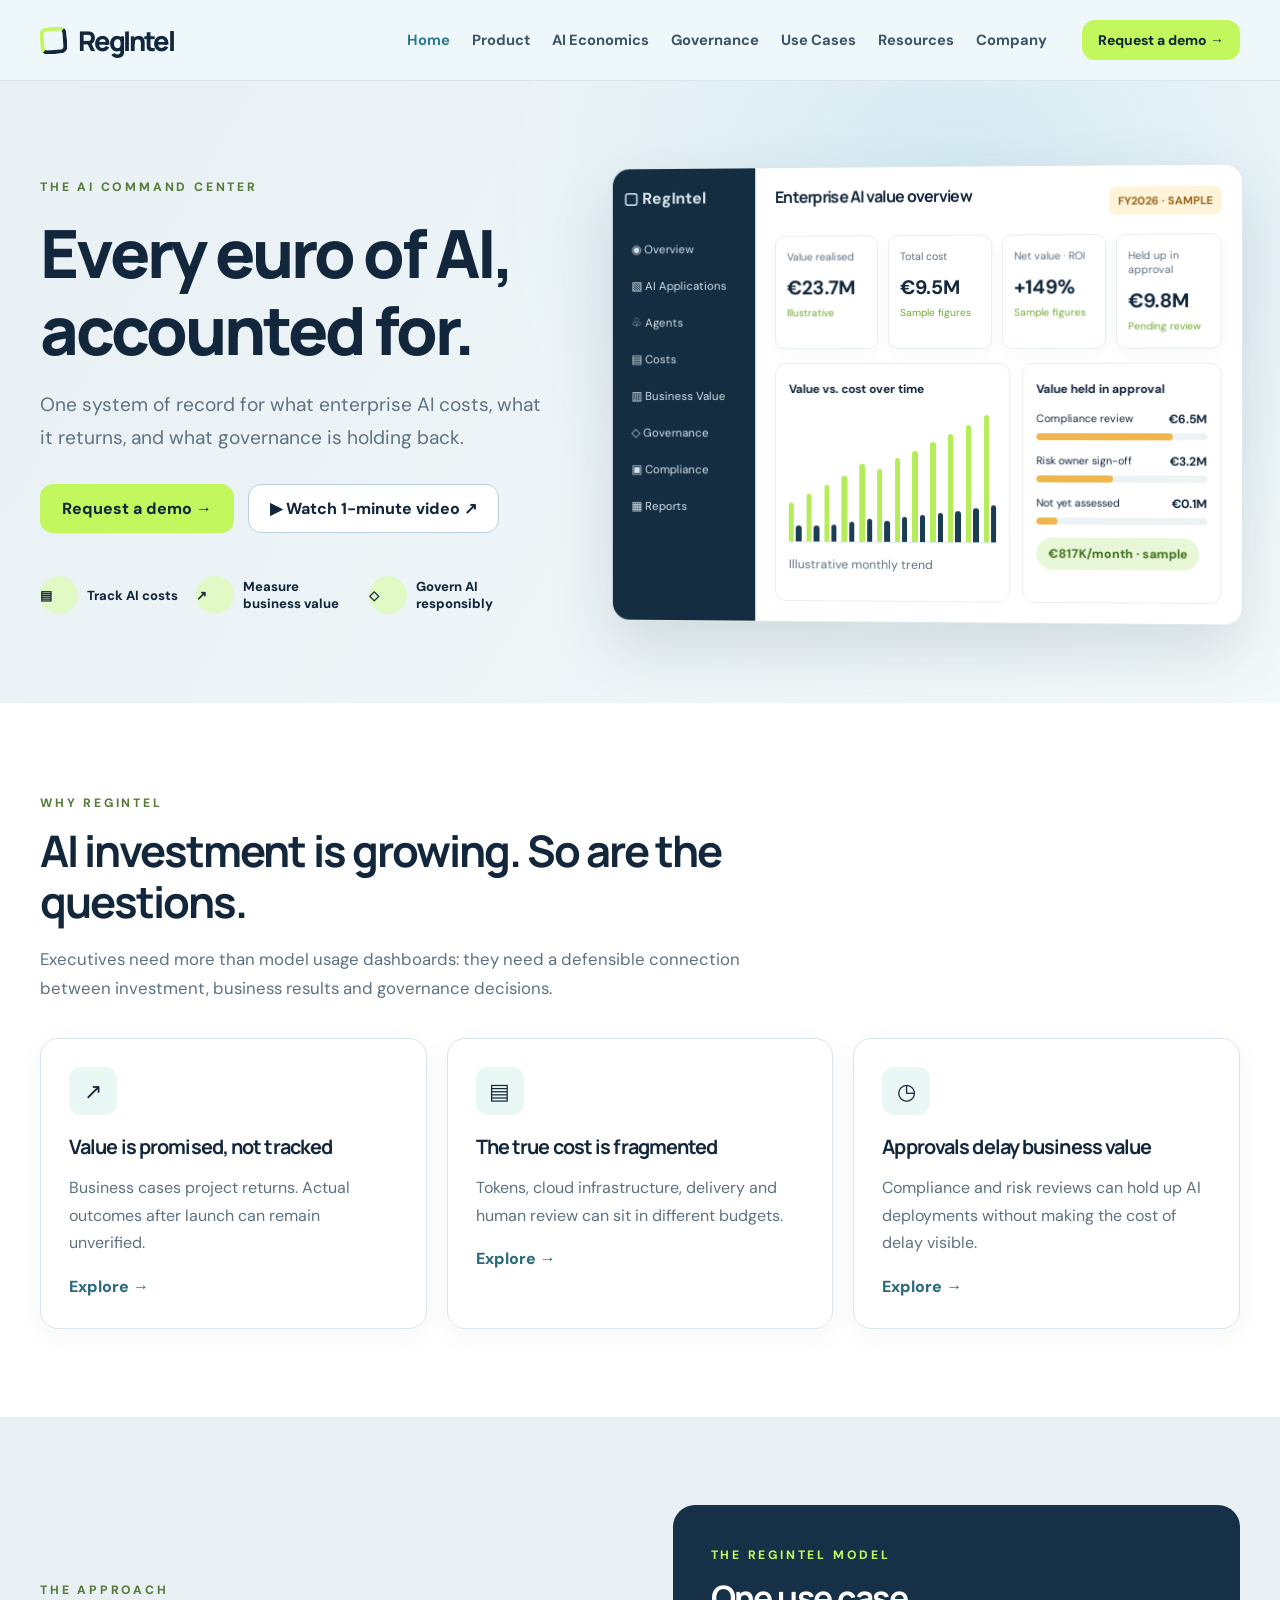
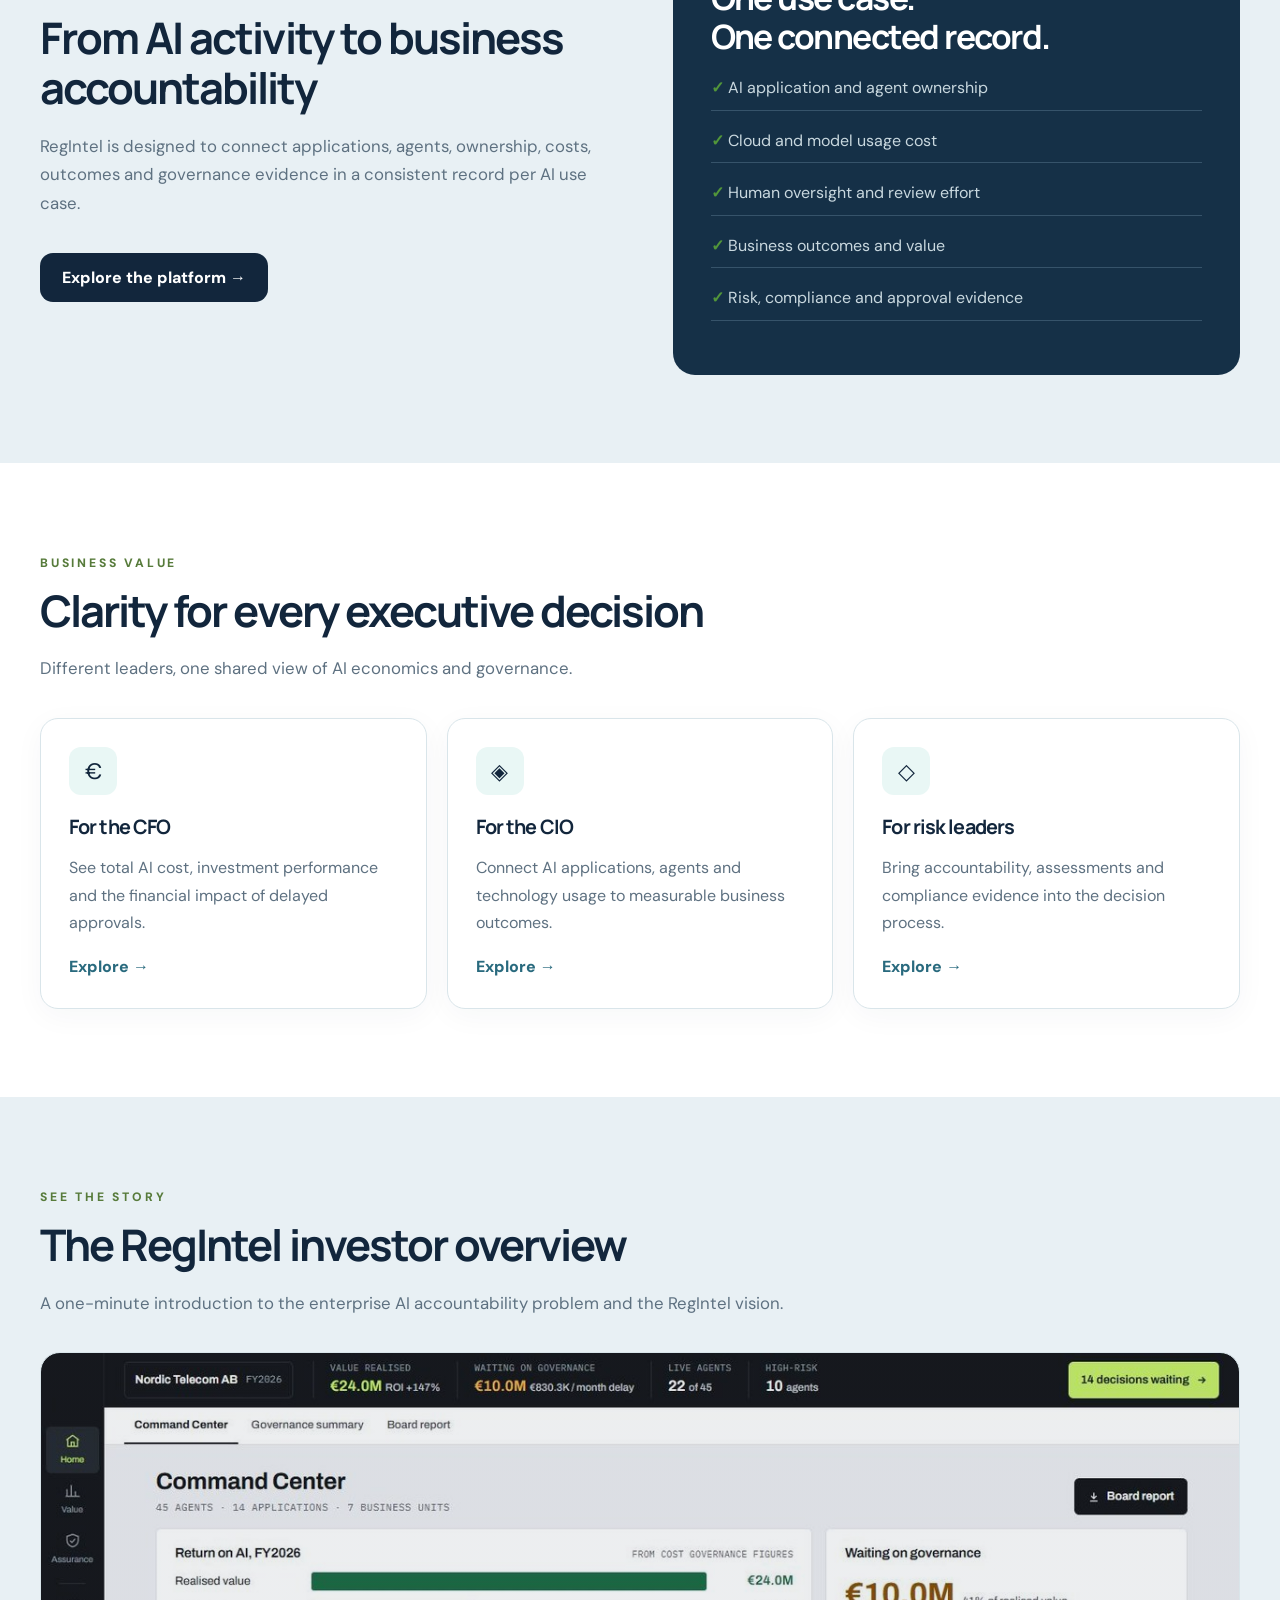
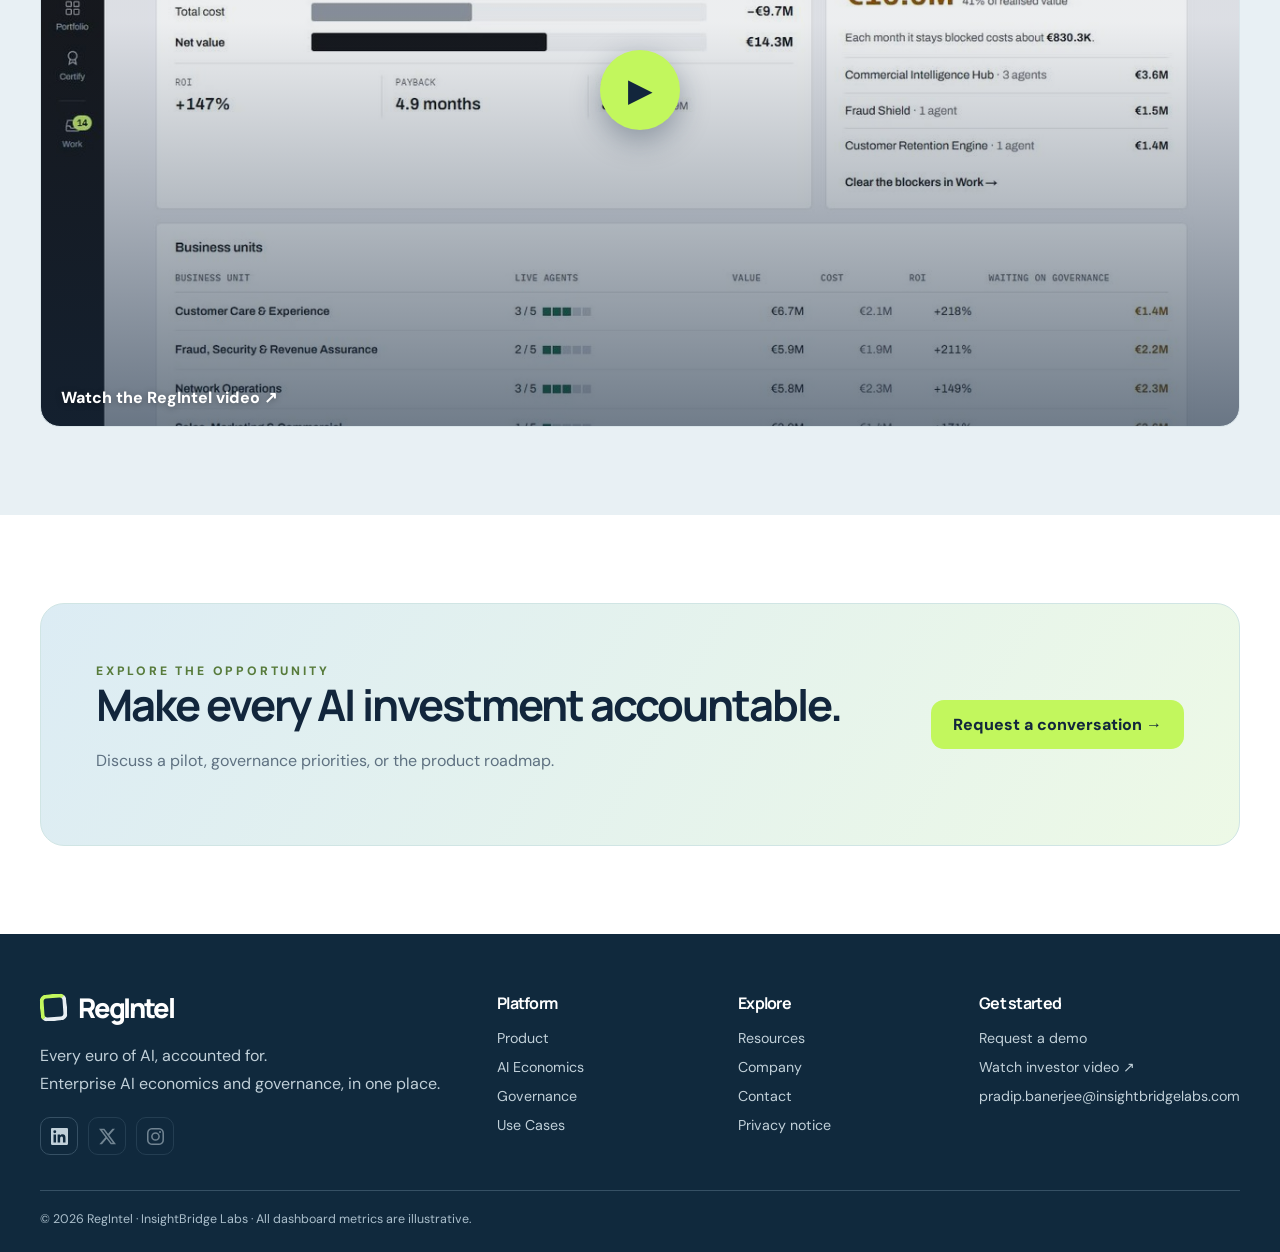
==== index.html @ bb8bce1c "Initial publish of regintel.eu website Static site with interactive product demo, self-hosted fonts," ====
<!doctype html><html lang="en"><head><meta charset="UTF-8"><meta name="viewport" content="width=device-width,initial-scale=1"><meta name="theme-color" content="#e8f0f4"><meta name="description" content="RegIntel connects AI investment, business value and governance accountability."><title>RegIntel | Every euro of AI, accounted for.</title><link rel="stylesheet" href="fonts/fonts.css"><link rel="stylesheet" href="styles.css"></head><body><div id="app"></div><script src="app.js"></script></body></html>
---- fonts/fonts.css ----
/* Archivo latin-ext */
@font-face {
  font-family: 'Archivo';
  font-style: normal;
  font-weight: 400;
  font-stretch: 100%;
  font-display: swap;
  src: url(archivo-latin-ext-0.woff2) format('woff2');
  unicode-range: U+0100-02BA, U+02BD-02C5, U+02C7-02CC, U+02CE-02D7, U+02DD-02FF, U+0304, U+0308, U+0329, U+1D00-1DBF, U+1E00-1E9F, U+1EF2-1EFF, U+2020, U+20A0-20AB, U+20AD-20C4, U+2113, U+2C60-2C7F, U+A720-A7FF;
}
/* Archivo latin */
@font-face {
  font-family: 'Archivo';
  font-style: normal;
  font-weight: 400;
  font-stretch: 100%;
  font-display: swap;
  src: url(archivo-latin-1.woff2) format('woff2');
  unicode-range: U+0000-00FF, U+0131, U+0152-0153, U+02BB-02BC, U+02C6, U+02DA, U+02DC, U+0304, U+0308, U+0329, U+2000-206F, U+20AC, U+2122, U+2191, U+2193, U+2212, U+2215, U+FEFF, U+FFFD;
}
/* Archivo latin-ext */
@font-face {
  font-family: 'Archivo';
  font-style: normal;
  font-weight: 500;
  font-stretch: 100%;
  font-display: swap;
  src: url(archivo-latin-ext-0.woff2) format('woff2');
  unicode-range: U+0100-02BA, U+02BD-02C5, U+02C7-02CC, U+02CE-02D7, U+02DD-02FF, U+0304, U+0308, U+0329, U+1D00-1DBF, U+1E00-1E9F, U+1EF2-1EFF, U+2020, U+20A0-20AB, U+20AD-20C4, U+2113, U+2C60-2C7F, U+A720-A7FF;
}
/* Archivo latin */
@font-face {
  font-family: 'Archivo';
  font-style: normal;
  font-weight: 500;
  font-stretch: 100%;
  font-display: swap;
  src: url(archivo-latin-1.woff2) format('woff2');
  unicode-range: U+0000-00FF, U+0131, U+0152-0153, U+02BB-02BC, U+02C6, U+02DA, U+02DC, U+0304, U+0308, U+0329, U+2000-206F, U+20AC, U+2122, U+2191, U+2193, U+2212, U+2215, U+FEFF, U+FFFD;
}
/* Archivo latin-ext */
@font-face {
  font-family: 'Archivo';
  font-style: normal;
  font-weight: 600;
  font-stretch: 100%;
  font-display: swap;
  src: url(archivo-latin-ext-0.woff2) format('woff2');
  unicode-range: U+0100-02BA, U+02BD-02C5, U+02C7-02CC, U+02CE-02D7, U+02DD-02FF, U+0304, U+0308, U+0329, U+1D00-1DBF, U+1E00-1E9F, U+1EF2-1EFF, U+2020, U+20A0-20AB, U+20AD-20C4, U+2113, U+2C60-2C7F, U+A720-A7FF;
}
/* Archivo latin */
@font-face {
  font-family: 'Archivo';
  font-style: normal;
  font-weight: 600;
  font-stretch: 100%;
  font-display: swap;
  src: url(archivo-latin-1.woff2) format('woff2');
  unicode-range: U+0000-00FF, U+0131, U+0152-0153, U+02BB-02BC, U+02C6, U+02DA, U+02DC, U+0304, U+0308, U+0329, U+2000-206F, U+20AC, U+2122, U+2191, U+2193, U+2212, U+2215, U+FEFF, U+FFFD;
}
/* Archivo latin-ext */
@font-face {
  font-family: 'Archivo';
  font-style: normal;
  font-weight: 700;
  font-stretch: 100%;
  font-display: swap;
  src: url(archivo-latin-ext-0.woff2) format('woff2');
  unicode-range: U+0100-02BA, U+02BD-02C5, U+02C7-02CC, U+02CE-02D7, U+02DD-02FF, U+0304, U+0308, U+0329, U+1D00-1DBF, U+1E00-1E9F, U+1EF2-1EFF, U+2020, U+20A0-20AB, U+20AD-20C4, U+2113, U+2C60-2C7F, U+A720-A7FF;
}
/* Archivo latin */
@font-face {
  font-family: 'Archivo';
  font-style: normal;
  font-weight: 700;
  font-stretch: 100%;
  font-display: swap;
  src: url(archivo-latin-1.woff2) format('woff2');
  unicode-range: U+0000-00FF, U+0131, U+0152-0153, U+02BB-02BC, U+02C6, U+02DA, U+02DC, U+0304, U+0308, U+0329, U+2000-206F, U+20AC, U+2122, U+2191, U+2193, U+2212, U+2215, U+FEFF, U+FFFD;
}
/* DM Sans latin-ext */
@font-face {
  font-family: 'DM Sans';
  font-style: normal;
  font-weight: 400;
  font-display: swap;
  src: url(dm-sans-latin-ext-2.woff2) format('woff2');
  unicode-range: U+0100-02BA, U+02BD-02C5, U+02C7-02CC, U+02CE-02D7, U+02DD-02FF, U+0304, U+0308, U+0329, U+1D00-1DBF, U+1E00-1E9F, U+1EF2-1EFF, U+2020, U+20A0-20AB, U+20AD-20C4, U+2113, U+2C60-2C7F, U+A720-A7FF;
}
/* DM Sans latin */
@font-face {
  font-family: 'DM Sans';
  font-style: normal;
  font-weight: 400;
  font-display: swap;
  src: url(dm-sans-latin-3.woff2) format('woff2');
  unicode-range: U+0000-00FF, U+0131, U+0152-0153, U+02BB-02BC, U+02C6, U+02DA, U+02DC, U+0304, U+0308, U+0329, U+2000-206F, U+20AC, U+2122, U+2191, U+2193, U+2212, U+2215, U+FEFF, U+FFFD;
}
/* DM Sans latin-ext */
@font-face {
  font-family: 'DM Sans';
  font-style: normal;
  font-weight: 500;
  font-display: swap;
  src: url(dm-sans-latin-ext-2.woff2) format('woff2');
  unicode-range: U+0100-02BA, U+02BD-02C5, U+02C7-02CC, U+02CE-02D7, U+02DD-02FF, U+0304, U+0308, U+0329, U+1D00-1DBF, U+1E00-1E9F, U+1EF2-1EFF, U+2020, U+20A0-20AB, U+20AD-20C4, U+2113, U+2C60-2C7F, U+A720-A7FF;
}
/* DM Sans latin */
@font-face {
  font-family: 'DM Sans';
  font-style: normal;
  font-weight: 500;
  font-display: swap;
  src: url(dm-sans-latin-3.woff2) format('woff2');
  unicode-range: U+0000-00FF, U+0131, U+0152-0153, U+02BB-02BC, U+02C6, U+02DA, U+02DC, U+0304, U+0308, U+0329, U+2000-206F, U+20AC, U+2122, U+2191, U+2193, U+2212, U+2215, U+FEFF, U+FFFD;
}
/* DM Sans latin-ext */
@font-face {
  font-family: 'DM Sans';
  font-style: normal;
  font-weight: 600;
  font-display: swap;
  src: url(dm-sans-latin-ext-2.woff2) format('woff2');
  unicode-range: U+0100-02BA, U+02BD-02C5, U+02C7-02CC, U+02CE-02D7, U+02DD-02FF, U+0304, U+0308, U+0329, U+1D00-1DBF, U+1E00-1E9F, U+1EF2-1EFF, U+2020, U+20A0-20AB, U+20AD-20C4, U+2113, U+2C60-2C7F, U+A720-A7FF;
}
/* DM Sans latin */
@font-face {
  font-family: 'DM Sans';
  font-style: normal;
  font-weight: 600;
  font-display: swap;
  src: url(dm-sans-latin-3.woff2) format('woff2');
  unicode-range: U+0000-00FF, U+0131, U+0152-0153, U+02BB-02BC, U+02C6, U+02DA, U+02DC, U+0304, U+0308, U+0329, U+2000-206F, U+20AC, U+2122, U+2191, U+2193, U+2212, U+2215, U+FEFF, U+FFFD;
}
/* DM Sans latin-ext */
@font-face {
  font-family: 'DM Sans';
  font-style: normal;
  font-weight: 700;
  font-display: swap;
  src: url(dm-sans-latin-ext-2.woff2) format('woff2');
  unicode-range: U+0100-02BA, U+02BD-02C5, U+02C7-02CC, U+02CE-02D7, U+02DD-02FF, U+0304, U+0308, U+0329, U+1D00-1DBF, U+1E00-1E9F, U+1EF2-1EFF, U+2020, U+20A0-20AB, U+20AD-20C4, U+2113, U+2C60-2C7F, U+A720-A7FF;
}
/* DM Sans latin */
@font-face {
  font-family: 'DM Sans';
  font-style: normal;
  font-weight: 700;
  font-display: swap;
  src: url(dm-sans-latin-3.woff2) format('woff2');
  unicode-range: U+0000-00FF, U+0131, U+0152-0153, U+02BB-02BC, U+02C6, U+02DA, U+02DC, U+0304, U+0308, U+0329, U+2000-206F, U+20AC, U+2122, U+2191, U+2193, U+2212, U+2215, U+FEFF, U+FFFD;
}
/* DM Sans latin-ext */
@font-face {
  font-family: 'DM Sans';
  font-style: normal;
  font-weight: 800;
  font-display: swap;
  src: url(dm-sans-latin-ext-2.woff2) format('woff2');
  unicode-range: U+0100-02BA, U+02BD-02C5, U+02C7-02CC, U+02CE-02D7, U+02DD-02FF, U+0304, U+0308, U+0329, U+1D00-1DBF, U+1E00-1E9F, U+1EF2-1EFF, U+2020, U+20A0-20AB, U+20AD-20C4, U+2113, U+2C60-2C7F, U+A720-A7FF;
}
/* DM Sans latin */
@font-face {
  font-family: 'DM Sans';
  font-style: normal;
  font-weight: 800;
  font-display: swap;
  src: url(dm-sans-latin-3.woff2) format('woff2');
  unicode-range: U+0000-00FF, U+0131, U+0152-0153, U+02BB-02BC, U+02C6, U+02DA, U+02DC, U+0304, U+0308, U+0329, U+2000-206F, U+20AC, U+2122, U+2191, U+2193, U+2212, U+2215, U+FEFF, U+FFFD;
}
/* IBM Plex Mono latin-ext */
@font-face {
  font-family: 'IBM Plex Mono';
  font-style: normal;
  font-weight: 400;
  font-display: swap;
  src: url(ibm-plex-mono-latin-ext-4.woff2) format('woff2');
  unicode-range: U+0100-02BA, U+02BD-02C5, U+02C7-02CC, U+02CE-02D7, U+02DD-02FF, U+0304, U+0308, U+0329, U+1D00-1DBF, U+1E00-1E9F, U+1EF2-1EFF, U+2020, U+20A0-20AB, U+20AD-20C4, U+2113, U+2C60-2C7F, U+A720-A7FF;
}
/* IBM Plex Mono latin */
@font-face {
  font-family: 'IBM Plex Mono';
  font-style: normal;
  font-weight: 400;
  font-display: swap;
  src: url(ibm-plex-mono-latin-5.woff2) format('woff2');
  unicode-range: U+0000-00FF, U+0131, U+0152-0153, U+02BB-02BC, U+02C6, U+02DA, U+02DC, U+0304, U+0308, U+0329, U+2000-206F, U+20AC, U+2122, U+2191, U+2193, U+2212, U+2215, U+FEFF, U+FFFD;
}
/* IBM Plex Mono latin-ext */
@font-face {
  font-family: 'IBM Plex Mono';
  font-style: normal;
  font-weight: 500;
  font-display: swap;
  src: url(ibm-plex-mono-latin-ext-6.woff2) format('woff2');
  unicode-range: U+0100-02BA, U+02BD-02C5, U+02C7-02CC, U+02CE-02D7, U+02DD-02FF, U+0304, U+0308, U+0329, U+1D00-1DBF, U+1E00-1E9F, U+1EF2-1EFF, U+2020, U+20A0-20AB, U+20AD-20C4, U+2113, U+2C60-2C7F, U+A720-A7FF;
}
/* IBM Plex Mono latin */
@font-face {
  font-family: 'IBM Plex Mono';
  font-style: normal;
  font-weight: 500;
  font-display: swap;
  src: url(ibm-plex-mono-latin-7.woff2) format('woff2');
  unicode-range: U+0000-00FF, U+0131, U+0152-0153, U+02BB-02BC, U+02C6, U+02DA, U+02DC, U+0304, U+0308, U+0329, U+2000-206F, U+20AC, U+2122, U+2191, U+2193, U+2212, U+2215, U+FEFF, U+FFFD;
}
/* Manrope latin-ext */
@font-face {
  font-family: 'Manrope';
  font-style: normal;
  font-weight: 400;
  font-display: swap;
  src: url(manrope-latin-ext-8.woff2) format('woff2');
  unicode-range: U+0100-02BA, U+02BD-02C5, U+02C7-02CC, U+02CE-02D7, U+02DD-02FF, U+0304, U+0308, U+0329, U+1D00-1DBF, U+1E00-1E9F, U+1EF2-1EFF, U+2020, U+20A0-20AB, U+20AD-20C4, U+2113, U+2C60-2C7F, U+A720-A7FF;
}
/* Manrope latin */
@font-face {
  font-family: 'Manrope';
  font-style: normal;
  font-weight: 400;
  font-display: swap;
  src: url(manrope-latin-9.woff2) format('woff2');
  unicode-range: U+0000-00FF, U+0131, U+0152-0153, U+02BB-02BC, U+02C6, U+02DA, U+02DC, U+0304, U+0308, U+0329, U+2000-206F, U+20AC, U+2122, U+2191, U+2193, U+2212, U+2215, U+FEFF, U+FFFD;
}
/* Manrope latin-ext */
@font-face {
  font-family: 'Manrope';
  font-style: normal;
  font-weight: 500;
  font-display: swap;
  src: url(manrope-latin-ext-8.woff2) format('woff2');
  unicode-range: U+0100-02BA, U+02BD-02C5, U+02C7-02CC, U+02CE-02D7, U+02DD-02FF, U+0304, U+0308, U+0329, U+1D00-1DBF, U+1E00-1E9F, U+1EF2-1EFF, U+2020, U+20A0-20AB, U+20AD-20C4, U+2113, U+2C60-2C7F, U+A720-A7FF;
}
/* Manrope latin */
@font-face {
  font-family: 'Manrope';
  font-style: normal;
  font-weight: 500;
  font-display: swap;
  src: url(manrope-latin-9.woff2) format('woff2');
  unicode-range: U+0000-00FF, U+0131, U+0152-0153, U+02BB-02BC, U+02C6, U+02DA, U+02DC, U+0304, U+0308, U+0329, U+2000-206F, U+20AC, U+2122, U+2191, U+2193, U+2212, U+2215, U+FEFF, U+FFFD;
}
/* Manrope latin-ext */
@font-face {
  font-family: 'Manrope';
  font-style: normal;
  font-weight: 600;
  font-display: swap;
  src: url(manrope-latin-ext-8.woff2) format('woff2');
  unicode-range: U+0100-02BA, U+02BD-02C5, U+02C7-02CC, U+02CE-02D7, U+02DD-02FF, U+0304, U+0308, U+0329, U+1D00-1DBF, U+1E00-1E9F, U+1EF2-1EFF, U+2020, U+20A0-20AB, U+20AD-20C4, U+2113, U+2C60-2C7F, U+A720-A7FF;
}
/* Manrope latin */
@font-face {
  font-family: 'Manrope';
  font-style: normal;
  font-weight: 600;
  font-display: swap;
  src: url(manrope-latin-9.woff2) format('woff2');
  unicode-range: U+0000-00FF, U+0131, U+0152-0153, U+02BB-02BC, U+02C6, U+02DA, U+02DC, U+0304, U+0308, U+0329, U+2000-206F, U+20AC, U+2122, U+2191, U+2193, U+2212, U+2215, U+FEFF, U+FFFD;
}
/* Manrope latin-ext */
@font-face {
  font-family: 'Manrope';
  font-style: normal;
  font-weight: 700;
  font-display: swap;
  src: url(manrope-latin-ext-8.woff2) format('woff2');
  unicode-range: U+0100-02BA, U+02BD-02C5, U+02C7-02CC, U+02CE-02D7, U+02DD-02FF, U+0304, U+0308, U+0329, U+1D00-1DBF, U+1E00-1E9F, U+1EF2-1EFF, U+2020, U+20A0-20AB, U+20AD-20C4, U+2113, U+2C60-2C7F, U+A720-A7FF;
}
/* Manrope latin */
@font-face {
  font-family: 'Manrope';
  font-style: normal;
  font-weight: 700;
  font-display: swap;
  src: url(manrope-latin-9.woff2) format('woff2');
  unicode-range: U+0000-00FF, U+0131, U+0152-0153, U+02BB-02BC, U+02C6, U+02DA, U+02DC, U+0304, U+0308, U+0329, U+2000-206F, U+20AC, U+2122, U+2191, U+2193, U+2212, U+2215, U+FEFF, U+FFFD;
}
/* Manrope latin-ext */
@font-face {
  font-family: 'Manrope';
  font-style: normal;
  font-weight: 800;
  font-display: swap;
  src: url(manrope-latin-ext-8.woff2) format('woff2');
  unicode-range: U+0100-02BA, U+02BD-02C5, U+02C7-02CC, U+02CE-02D7, U+02DD-02FF, U+0304, U+0308, U+0329, U+1D00-1DBF, U+1E00-1E9F, U+1EF2-1EFF, U+2020, U+20A0-20AB, U+20AD-20C4, U+2113, U+2C60-2C7F, U+A720-A7FF;
}
/* Manrope latin */
@font-face {
  font-family: 'Manrope';
  font-style: normal;
  font-weight: 800;
  font-display: swap;
  src: url(manrope-latin-9.woff2) format('woff2');
  unicode-range: U+0000-00FF, U+0131, U+0152-0153, U+02BB-02BC, U+02C6, U+02DA, U+02DC, U+0304, U+0308, U+0329, U+2000-206F, U+20AC, U+2122, U+2191, U+2193, U+2212, U+2215, U+FEFF, U+FFFD;
}
---- styles.css ----
:root{--ice:#e8f0f4;--navy:#12263c;--muted:#5e7181;--lime:#c2f75d;--green:#86c63b;--white:#fff;--line:#d9e5ea;--orange:#eeb64c;--shadow:0 20px 55px rgba(24,54,75,.09)}*{box-sizing:border-box}html{scroll-behavior:smooth}body{margin:0;font-family:'DM Sans',sans-serif;color:var(--navy);background:#f9fcfd}h1,h2,h3,h4{font-family:Manrope,sans-serif;letter-spacing:-.045em;line-height:1.16}h1{font-size:clamp(2.8rem,5.2vw,5.3rem);margin:18px 0 20px;font-weight:800}h2{font-size:clamp(2rem,3.4vw,3.4rem);margin:14px 0 18px}h3{font-size:1.24rem;margin:0 0 12px}p{line-height:1.72;color:var(--muted)}a{text-decoration:none;color:inherit}button,input,textarea,select{font:inherit}button{cursor:pointer}button:focus-visible,a:focus-visible,input:focus-visible,select:focus-visible,textarea:focus-visible{outline:3px solid #6dbeea;outline-offset:3px}.container{width:min(1200px,calc(100% - 48px));margin:auto}.navwrap{position:sticky;top:0;z-index:50;background:rgba(238,247,250,.95);backdrop-filter:blur(16px);border-bottom:1px solid var(--line)}.nav{min-height:80px;display:flex;align-items:center;gap:35px}.logo{display:flex;align-items:center;gap:11px;font:800 1.7rem Manrope;letter-spacing:-.08em;white-space:nowrap}.mark{width:27px;height:27px;border:4px solid var(--lime);border-right-color:var(--navy);border-bottom-color:var(--navy);border-radius:7px;transform:rotate(-4deg)}.navlinks{display:flex;gap:22px;align-items:center;margin-left:auto}.navlinks a{font-size:.92rem;font-weight:700;color:#3d5366;padding:12px 0}.navlinks a.active,.navlinks a:hover{color:#2d7b92}.nav-actions{display:flex;gap:12px;align-items:center}.btn{border:1px solid transparent;border-radius:13px;padding:13px 21px;font-weight:800;display:inline-flex;align-items:center;justify-content:center;gap:9px;transition:.2s;background:var(--lime);color:var(--navy)}.btn:hover{transform:translateY(-2px);box-shadow:0 10px 22px #87bd4540}.btn.outline{background:white;border-color:#b9cfd9}.btn.dark{background:var(--navy);color:white}.btn.small{padding:10px 15px;font-size:.87rem}.menu{display:none;background:none;border:0;font-size:1.6rem}.eyebrow{text-transform:uppercase;letter-spacing:.23em;font-size:.76rem;color:#577b3b;font-weight:800}.hero{background:radial-gradient(circle at 75% 20%,#d4e9f2,transparent 43%),linear-gradient(120deg,#e8f0f4,#f4fafb);padding:85px 0 80px;overflow:hidden}.hero-grid{display:grid;grid-template-columns:.91fr 1.09fr;align-items:center;gap:40px}.hero p.lead{font-size:1.2rem;max-width:510px}.actions{display:flex;gap:14px;flex-wrap:wrap;margin-top:30px}.mini-points{display:flex;gap:18px;margin-top:43px;flex-wrap:wrap}.mini-points span{font-size:.82rem;font-weight:800;display:flex;align-items:center;gap:9px;max-width:155px}.doticon{background:#e1f9c5;width:38px;height:38px;border-radius:50%;display:grid;place-items:center;font-size:1.2rem;flex-shrink:0}.dashboard{background:#fff;border:1px solid #dce6eb;box-shadow:0 28px 65px #16394c25;border-radius:18px;overflow:hidden;display:grid;grid-template-columns:145px 1fr;min-height:405px;transform:perspective(1500px) rotateY(-3deg)}.dashside{background:#142d40;color:#d5e3eb;padding:19px 11px}.dashside .brand{font-size:1rem;font-weight:800;margin-bottom:23px}.dashside div.item{font-size:.72rem;padding:11px 8px;border-radius:8px;white-space:nowrap}.dashside div.item:first-of-type{background:#35503c;color:var(--lime)}.dashmain{padding:20px;min-width:0}.dashhead{display:flex;justify-content:space-between;align-items:center;gap:10px}.dashhead h3{font-size:1rem}.sample{font-size:.69rem;font-weight:800;background:#fff3da;color:#9b691d;border-radius:7px;padding:7px 9px}.metrics{display:grid;grid-template-columns:repeat(4,1fr);gap:10px;margin-top:17px}.metric{padding:13px 11px;border:1px solid #e7eef2;border-radius:10px;box-shadow:0 4px 13px #213b4909;background:#fff}.metric small{color:#617181;font-size:.67rem;display:block}.metric strong{font-size:1.22rem;display:block;margin-top:12px}.metric em{font-size:.64rem;font-style:normal;color:#72aa35}.dashcharts{display:grid;grid-template-columns:1.2fr 1fr;gap:12px;margin-top:14px}.chartcard{border:1px solid #e8eef1;border-radius:11px;padding:13px;min-width:0}.chartcard b{font-size:.75rem}.bars{height:145px;display:flex;align-items:end;gap:5px;padding-top:15px;border-bottom:1px solid #dfe9ed}.bars span{flex:1;display:flex;align-items:end;gap:2px;height:100%}.bars i,.bars u{display:block;flex:1;border-radius:3px 3px 0 0;background:#b5ed5a}.bars u{background:#193d52;text-decoration:none}.holdrow{margin:13px 0}.holdrow label{display:flex;justify-content:space-between;font-size:.67rem;gap:8px}.track{height:7px;background:#edf2f4;border-radius:10px;margin-top:6px;overflow:hidden}.fill{height:100%;background:var(--orange);border-radius:10px}.section{padding:88px 0}.section.soft{background:var(--ice)}.section.white{background:#fff}.section-head{max-width:760px;margin-bottom:35px}.section-head p{font-size:1.05rem}.grid3{display:grid;grid-template-columns:repeat(3,1fr);gap:20px}.grid2{display:grid;grid-template-columns:repeat(2,1fr);gap:22px}.card{background:white;border:1px solid var(--line);border-radius:18px;padding:28px;box-shadow:0 7px 30px #1a39430a}.card .ico{font-size:1.4rem;background:#e9f7f5;border-radius:12px;width:48px;height:48px;display:grid;place-items:center;margin-bottom:20px}.card p{margin-bottom:0}.card a{font-weight:800;color:#296a7e}.split{display:grid;grid-template-columns:1fr 1fr;gap:65px;align-items:center}.dark-panel{background:#153047;color:white;padding:38px;border-radius:22px}.dark-panel p{color:#c9d8df}.pill{display:inline-flex;padding:8px 12px;border-radius:50px;background:#e8f7d7;color:#467324;font-size:.77rem;font-weight:800}.number{font-size:2.8rem;font-weight:800;letter-spacing:-.06em}.process{display:grid;grid-template-columns:repeat(3,1fr);gap:18px;counter-reset:steps}.process .card:before{counter-increment:steps;content:'0' counter(steps);display:block;color:#83b945;font-size:1.8rem;font-weight:800;margin-bottom:20px}.cta{background:linear-gradient(120deg,#dcecf4,#edf9e6);border:1px solid #d0e5e4;border-radius:24px;padding:55px;display:flex;justify-content:space-between;gap:25px;align-items:center}.cta h2{margin:0}.footer{background:#10293d;color:white;padding:55px 0 25px}.footergrid{display:grid;grid-template-columns:2fr repeat(3,1fr);gap:25px}.footer p,.footer a{color:#c1d0d9}.footer a{display:block;margin:11px 0;font-size:.89rem}.footer .logo{display:flex;margin:0 0 6px;font-size:1.7rem;color:#fff}.footer .mark{flex-shrink:0;border-right-color:#e7eef2;border-bottom-color:#e7eef2}.footer h4{margin:5px 0 16px}.social{display:flex;gap:10px;margin-top:20px}.social a,.social span{width:38px;height:38px;margin:0;border-radius:10px;border:1px solid #365064;display:grid;place-items:center;color:#c1d0d9}.social svg{width:17px;height:17px;fill:currentColor}.social a{transition:.2s}.social a:hover{background:var(--lime);border-color:var(--lime);color:var(--navy)}.social span{opacity:.55}.copyright{border-top:1px solid #365064;margin-top:35px;padding-top:20px;color:#aabecb;font-size:.78rem}.pagehero{background:linear-gradient(115deg,#e8f0f4,#f7fbfd);padding:75px 0}.pagehero h1{max-width:950px}.pagehero p{max-width:780px;font-size:1.14rem}.tabs{display:flex;flex-wrap:wrap;gap:9px;margin-bottom:24px}.tab{background:white;border:1px solid var(--line);padding:10px 17px;border-radius:40px;font-weight:800;color:#456174}.tab.active{background:#19394c;color:white}.tablewrap{overflow-x:auto;border:1px solid var(--line);border-radius:16px;background:white}table{width:100%;border-collapse:collapse;min-width:620px}th,td{text-align:left;padding:17px;border-bottom:1px solid #e8eff2;font-size:.88rem}th{background:#eff6f8;color:#476173}tr:last-child td{border-bottom:0}.filterbar{display:flex;flex-wrap:wrap;gap:13px;align-items:center;margin:20px 0}.field,select,textarea,input{border:1px solid #c9dbe3;border-radius:10px;background:#fff;padding:13px;color:var(--navy);width:100%}.filterbar select{width:auto;min-width:185px}.form{display:grid;gap:16px}.form label{display:grid;gap:7px;font-size:.88rem;font-weight:800}.form small{color:#637889}.notice{border-radius:12px;padding:14px 18px;background:#fff6df;border:1px solid #efddad;color:#866121;font-size:.87rem;line-height:1.5}.success{background:#e9f8e1;border:1px solid #b9dcac;color:#396b30;padding:15px;border-radius:12px}.faqitem{border-bottom:1px solid var(--line);padding:20px 0}.faqitem summary{font-weight:800;cursor:pointer}.faqitem p{margin-bottom:0}.pricing{display:grid;grid-template-columns:repeat(3,1fr);gap:20px}.price{background:white;border:1px solid var(--line);border-radius:20px;padding:30px}.price.featured{border:2px solid #93c83f;box-shadow:var(--shadow)}.price .amount{font-size:2rem;font-weight:800;margin:25px 0}.price ul{padding-left:18px;line-height:2;color:#52697a}.video-card{aspect-ratio:16/9;background:linear-gradient(180deg,rgba(18,38,60,.08) 40%,rgba(18,38,60,.6)),url(assets/video-cover.jpg) center/cover,#e8f0f4;border-radius:20px;display:grid;place-items:center;border:1px solid var(--line);position:relative;overflow:hidden}.video-card .play{font-size:2rem;background:var(--lime);border:0;width:80px;height:80px;border-radius:50%}.video-card .video-label{position:absolute;bottom:18px;left:20px;font-weight:800;color:#fff;text-shadow:0 1px 6px rgba(0,0,0,.35)}.video-card .play{box-shadow:0 10px 30px rgba(18,38,60,.35)}.use-icon{font-size:2rem}.quote{font-size:1.3rem;line-height:1.5;color:#1c3c51}.statstrip{display:flex;justify-content:space-around;gap:20px;flex-wrap:wrap;padding:28px;background:#e8f0f4;border-radius:16px}.statstrip>div{text-align:center}.statstrip b{display:block;font-size:1.6rem}.muted{color:var(--muted)}.fine{font-size:.77rem}.mock-tag{font-size:.7rem;letter-spacing:.08em;text-transform:uppercase;color:#6d8190;font-weight:800}.check{color:#52963a;font-weight:800}.mobile-only{display:none}@media(max-width:1050px){.navlinks{gap:12px}.navlinks a{font-size:.83rem}.hero-grid{gap:20px}.dashboard{grid-template-columns:110px 1fr}.dashside div.item{font-size:.6rem}.metric strong{font-size:1rem}}@media(max-width:800px){.nav{min-height:70px}.menu{display:block;margin-left:auto}.nav-actions{display:none}.navlinks{display:none;position:absolute;top:70px;left:0;right:0;background:#edf6f9;padding:18px 24px;box-shadow:var(--shadow);flex-direction:column;align-items:stretch}.navlinks.open{display:flex}.hero-grid,.split{grid-template-columns:1fr}.hero{padding:55px 0}.dashboard{transform:none}.grid3,.pricing{grid-template-columns:1fr 1fr}.footergrid{grid-template-columns:1fr 1fr}.section{padding:60px 0}.cta{padding:30px;flex-direction:column;align-items:start}}@media(max-width:550px){.container{width:min(100% - 30px,1200px)}.grid2,.grid3,.pricing{grid-template-columns:1fr}.dashboard{grid-template-columns:80px 1fr}.dashside{padding:10px 5px}.dashside .brand{font-size:.7rem}.dashside div.item{font-size:.48rem;padding:9px 3px}.dashmain{padding:9px}.metrics{grid-template-columns:repeat(2,1fr)}.dashcharts{grid-template-columns:1fr}.chartcard:nth-child(2){display:none}.metric{padding:8px}.metric strong{font-size:.95rem}.mini-points{gap:8px}.mini-points span{font-size:.7rem}.footergrid{grid-template-columns:1fr 1fr}.cta h2{font-size:1.7rem}.pagehero{padding:50px 0}}
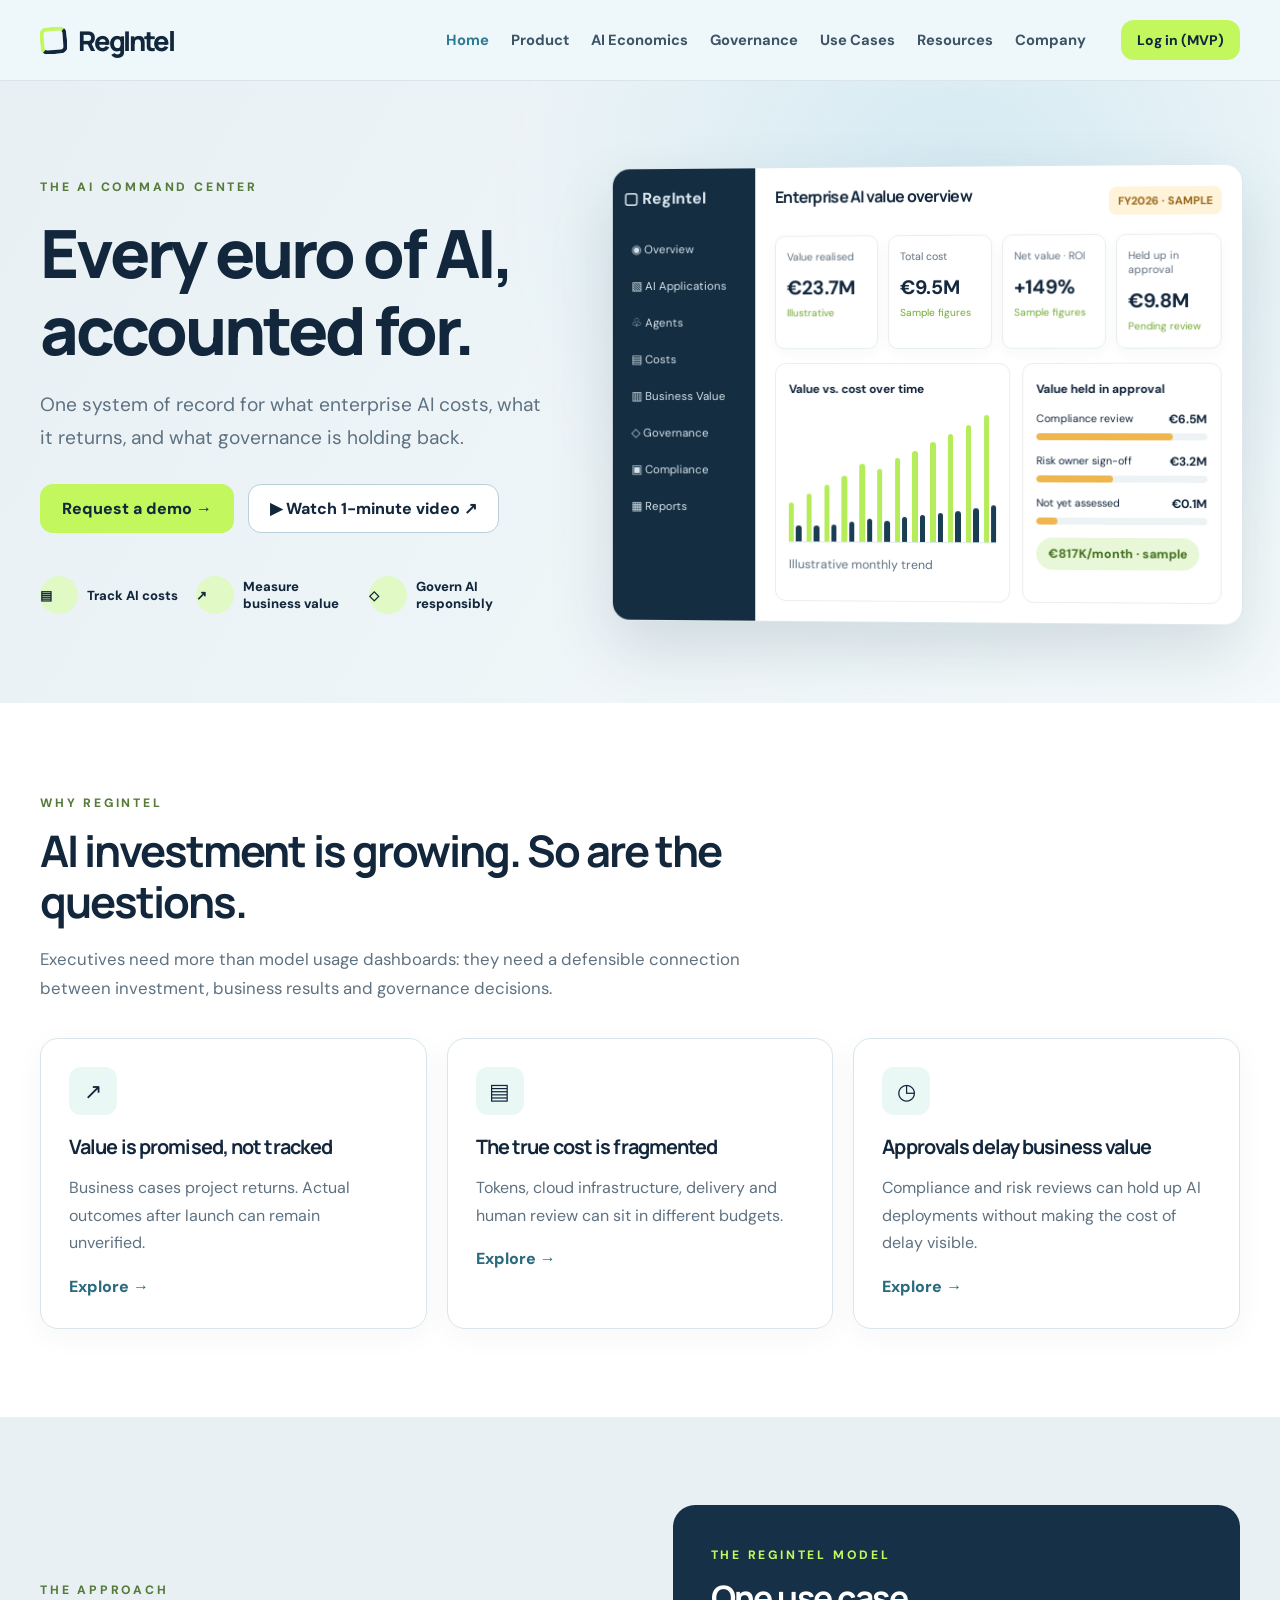
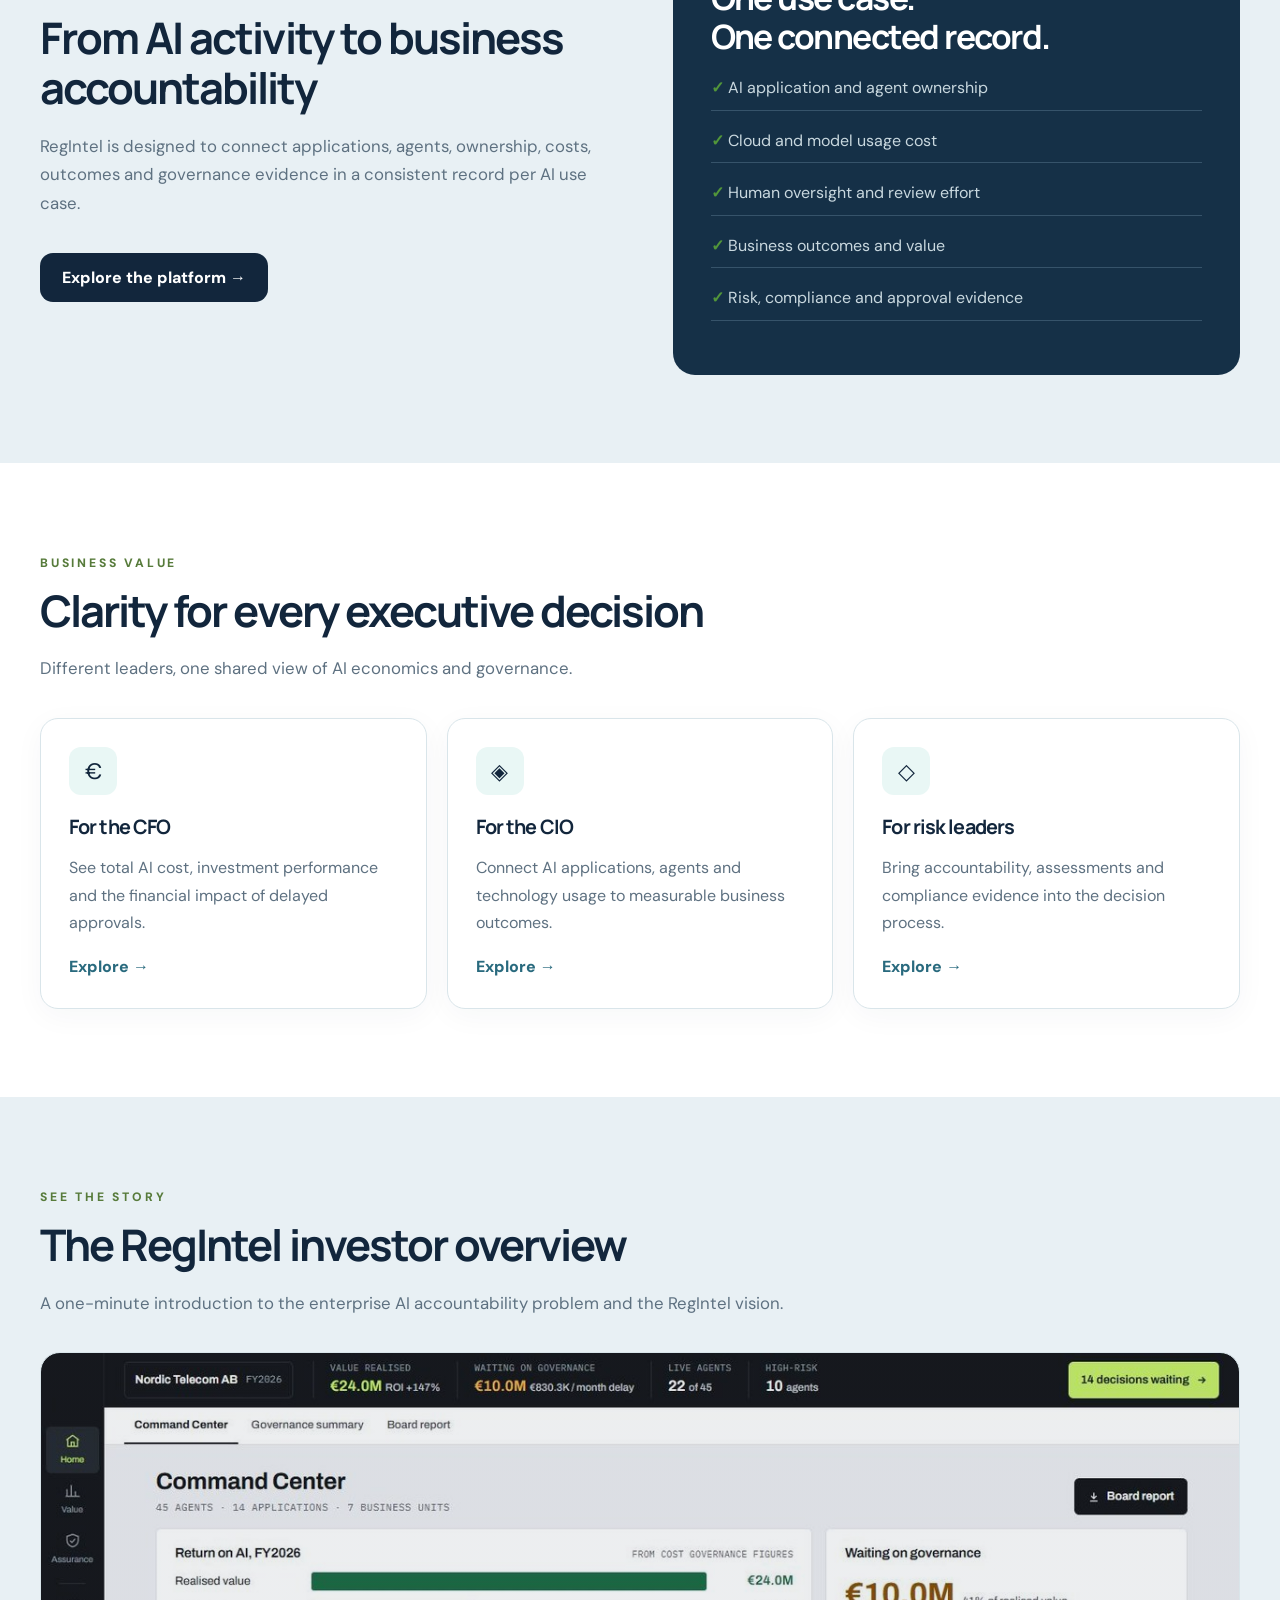
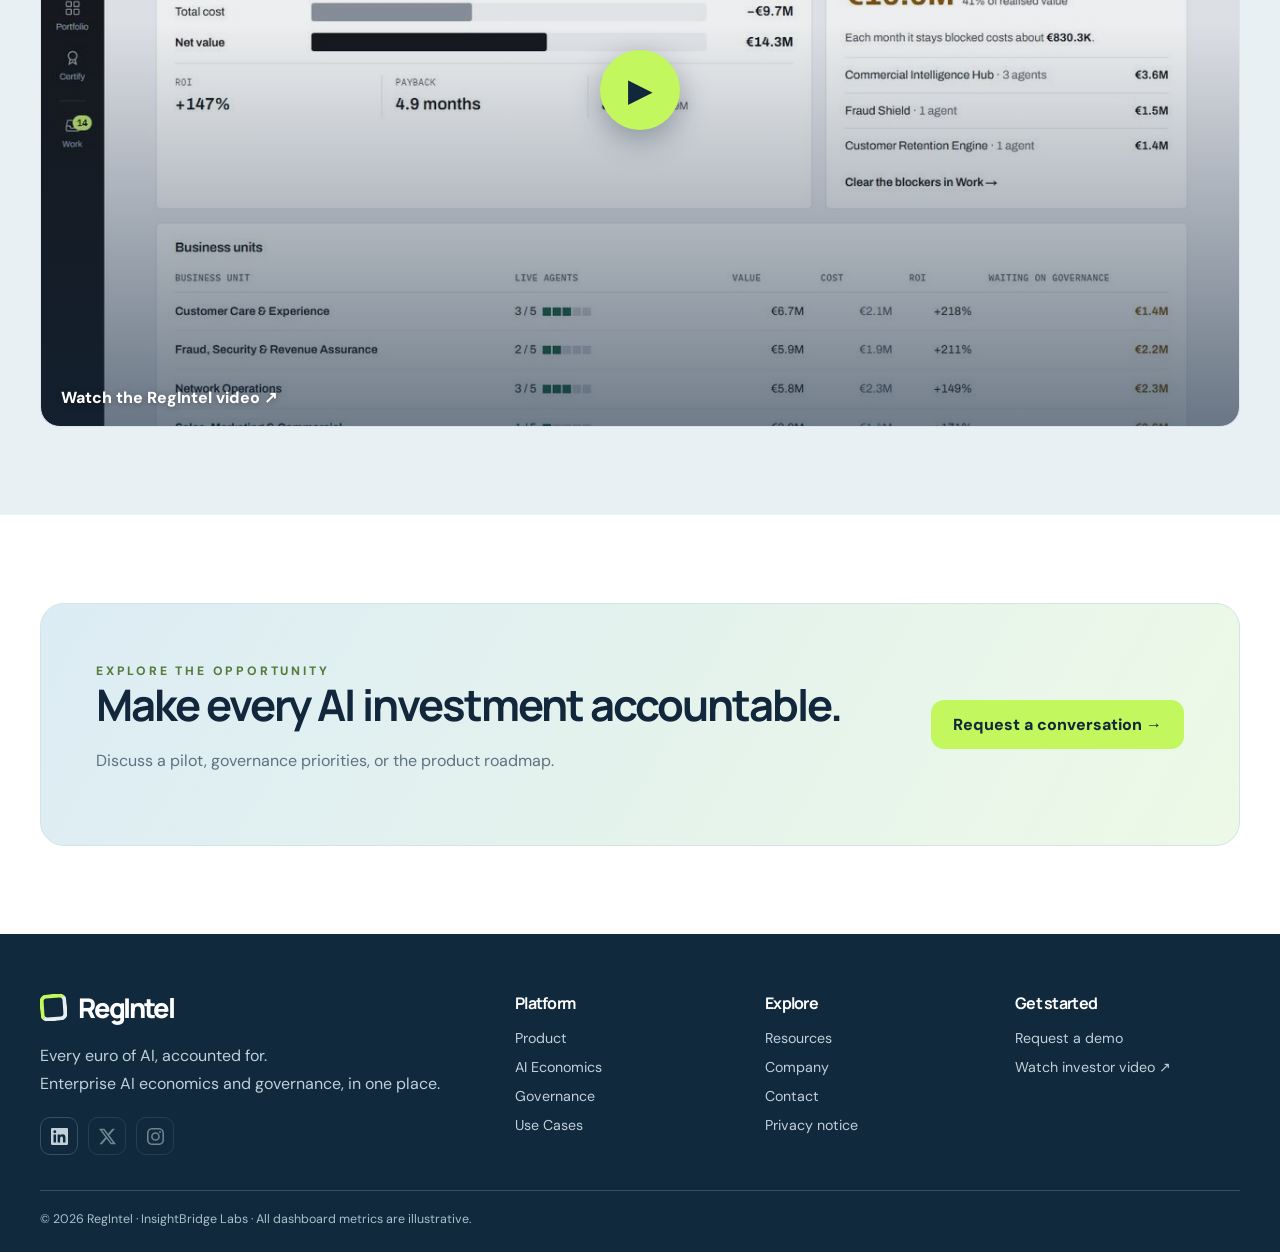
==== commit 7a43c58a: "Make the site discoverable by search engines Add robots.txt, a sitemap, an IndexNow key file, canoni" ====
--- a/index.html
+++ b/index.html
@@ -1 +1 @@
-<!doctype html><html lang="en"><head><meta charset="UTF-8"><meta name="viewport" content="width=device-width,initial-scale=1"><meta name="theme-color" content="#e8f0f4"><meta name="description" content="RegIntel connects AI investment, business value and governance accountability."><title>RegIntel | Every euro of AI, accounted for.</title><link rel="stylesheet" href="fonts/fonts.css"><link rel="stylesheet" href="styles.css"></head><body><div id="app"></div><script src="app.js"></script></body></html>
+<!doctype html><html lang="en"><head><meta charset="UTF-8"><meta name="viewport" content="width=device-width,initial-scale=1"><meta name="theme-color" content="#e8f0f4"><meta name="description" content="RegIntel is the enterprise AI command center from InsightBridge Labs: one system of record for what enterprise AI costs, what it returns, and what governance is holding back."><link rel="canonical" href="https://www.regintel.eu/"><meta property="og:type" content="website"><meta property="og:site_name" content="RegIntel"><meta property="og:title" content="RegIntel | Every euro of AI, accounted for."><meta property="og:description" content="RegIntel is the enterprise AI command center from InsightBridge Labs: one system of record for what enterprise AI costs, what it returns, and what governance is holding back."><meta property="og:url" content="https://www.regintel.eu/"><meta property="og:image" content="https://www.regintel.eu/assets/video-cover.jpg"><meta name="twitter:card" content="summary_large_image"><script type="application/ld+json">{"@context":"https://schema.org","@type":"WebSite","name":"RegIntel","url":"https://www.regintel.eu/","publisher":{"@type":"Organization","name":"InsightBridge Labs"}}</script><title>RegIntel | Every euro of AI, accounted for.</title><link rel="stylesheet" href="fonts/fonts.css"><link rel="stylesheet" href="styles.css"></head><body><div id="app"></div><noscript><h1>RegIntel: Every euro of AI, accounted for.</h1><p>RegIntel is an enterprise AI command center from InsightBridge Labs. It brings AI applications, agents, cost signals, business outcomes and governance evidence into one shared management view.</p><ul><li>AI economics: measure the cost of successful outcomes, not just tokens.</li><li>AI governance: make ownership, decisions, evidence and approval bottlenecks visible.</li><li>AI portfolio inventory: track applications, agents, business owners and lifecycle status.</li></ul><p><a href="RegIntel_Demo.html">Explore the interactive demo</a>. This site needs JavaScript for the full experience.</p></noscript><script src="app.js"></script></body></html>
--- a/styles.css
+++ b/styles.css
@@ -1 +1 @@
-:root{--ice:#e8f0f4;--navy:#12263c;--muted:#5e7181;--lime:#c2f75d;--green:#86c63b;--white:#fff;--line:#d9e5ea;--orange:#eeb64c;--shadow:0 20px 55px rgba(24,54,75,.09)}*{box-sizing:border-box}html{scroll-behavior:smooth}body{margin:0;font-family:'DM Sans',sans-serif;color:var(--navy);background:#f9fcfd}h1,h2,h3,h4{font-family:Manrope,sans-serif;letter-spacing:-.045em;line-height:1.16}h1{font-size:clamp(2.8rem,5.2vw,5.3rem);margin:18px 0 20px;font-weight:800}h2{font-size:clamp(2rem,3.4vw,3.4rem);margin:14px 0 18px}h3{font-size:1.24rem;margin:0 0 12px}p{line-height:1.72;color:var(--muted)}a{text-decoration:none;color:inherit}button,input,textarea,select{font:inherit}button{cursor:pointer}button:focus-visible,a:focus-visible,input:focus-visible,select:focus-visible,textarea:focus-visible{outline:3px solid #6dbeea;outline-offset:3px}.container{width:min(1200px,calc(100% - 48px));margin:auto}.navwrap{position:sticky;top:0;z-index:50;background:rgba(238,247,250,.95);backdrop-filter:blur(16px);border-bottom:1px solid var(--line)}.nav{min-height:80px;display:flex;align-items:center;gap:35px}.logo{display:flex;align-items:center;gap:11px;font:800 1.7rem Manrope;letter-spacing:-.08em;white-space:nowrap}.mark{width:27px;height:27px;border:4px solid var(--lime);border-right-color:var(--navy);border-bottom-color:var(--navy);border-radius:7px;transform:rotate(-4deg)}.navlinks{display:flex;gap:22px;align-items:center;margin-left:auto}.navlinks a{font-size:.92rem;font-weight:700;color:#3d5366;padding:12px 0}.navlinks a.active,.navlinks a:hover{color:#2d7b92}.nav-actions{display:flex;gap:12px;align-items:center}.btn{border:1px solid transparent;border-radius:13px;padding:13px 21px;font-weight:800;display:inline-flex;align-items:center;justify-content:center;gap:9px;transition:.2s;background:var(--lime);color:var(--navy)}.btn:hover{transform:translateY(-2px);box-shadow:0 10px 22px #87bd4540}.btn.outline{background:white;border-color:#b9cfd9}.btn.dark{background:var(--navy);color:white}.btn.small{padding:10px 15px;font-size:.87rem}.menu{display:none;background:none;border:0;font-size:1.6rem}.eyebrow{text-transform:uppercase;letter-spacing:.23em;font-size:.76rem;color:#577b3b;font-weight:800}.hero{background:radial-gradient(circle at 75% 20%,#d4e9f2,transparent 43%),linear-gradient(120deg,#e8f0f4,#f4fafb);padding:85px 0 80px;overflow:hidden}.hero-grid{display:grid;grid-template-columns:.91fr 1.09fr;align-items:center;gap:40px}.hero p.lead{font-size:1.2rem;max-width:510px}.actions{display:flex;gap:14px;flex-wrap:wrap;margin-top:30px}.mini-points{display:flex;gap:18px;margin-top:43px;flex-wrap:wrap}.mini-points span{font-size:.82rem;font-weight:800;display:flex;align-items:center;gap:9px;max-width:155px}.doticon{background:#e1f9c5;width:38px;height:38px;border-radius:50%;display:grid;place-items:center;font-size:1.2rem;flex-shrink:0}.dashboard{background:#fff;border:1px solid #dce6eb;box-shadow:0 28px 65px #16394c25;border-radius:18px;overflow:hidden;display:grid;grid-template-columns:145px 1fr;min-height:405px;transform:perspective(1500px) rotateY(-3deg)}.dashside{background:#142d40;color:#d5e3eb;padding:19px 11px}.dashside .brand{font-size:1rem;font-weight:800;margin-bottom:23px}.dashside div.item{font-size:.72rem;padding:11px 8px;border-radius:8px;white-space:nowrap}.dashside div.item:first-of-type{background:#35503c;color:var(--lime)}.dashmain{padding:20px;min-width:0}.dashhead{display:flex;justify-content:space-between;align-items:center;gap:10px}.dashhead h3{font-size:1rem}.sample{font-size:.69rem;font-weight:800;background:#fff3da;color:#9b691d;border-radius:7px;padding:7px 9px}.metrics{display:grid;grid-template-columns:repeat(4,1fr);gap:10px;margin-top:17px}.metric{padding:13px 11px;border:1px solid #e7eef2;border-radius:10px;box-shadow:0 4px 13px #213b4909;background:#fff}.metric small{color:#617181;font-size:.67rem;display:block}.metric strong{font-size:1.22rem;display:block;margin-top:12px}.metric em{font-size:.64rem;font-style:normal;color:#72aa35}.dashcharts{display:grid;grid-template-columns:1.2fr 1fr;gap:12px;margin-top:14px}.chartcard{border:1px solid #e8eef1;border-radius:11px;padding:13px;min-width:0}.chartcard b{font-size:.75rem}.bars{height:145px;display:flex;align-items:end;gap:5px;padding-top:15px;border-bottom:1px solid #dfe9ed}.bars span{flex:1;display:flex;align-items:end;gap:2px;height:100%}.bars i,.bars u{display:block;flex:1;border-radius:3px 3px 0 0;background:#b5ed5a}.bars u{background:#193d52;text-decoration:none}.holdrow{margin:13px 0}.holdrow label{display:flex;justify-content:space-between;font-size:.67rem;gap:8px}.track{height:7px;background:#edf2f4;border-radius:10px;margin-top:6px;overflow:hidden}.fill{height:100%;background:var(--orange);border-radius:10px}.section{padding:88px 0}.section.soft{background:var(--ice)}.section.white{background:#fff}.section-head{max-width:760px;margin-bottom:35px}.section-head p{font-size:1.05rem}.grid3{display:grid;grid-template-columns:repeat(3,1fr);gap:20px}.grid2{display:grid;grid-template-columns:repeat(2,1fr);gap:22px}.card{background:white;border:1px solid var(--line);border-radius:18px;padding:28px;box-shadow:0 7px 30px #1a39430a}.card .ico{font-size:1.4rem;background:#e9f7f5;border-radius:12px;width:48px;height:48px;display:grid;place-items:center;margin-bottom:20px}.card p{margin-bottom:0}.card a{font-weight:800;color:#296a7e}.split{display:grid;grid-template-columns:1fr 1fr;gap:65px;align-items:center}.dark-panel{background:#153047;color:white;padding:38px;border-radius:22px}.dark-panel p{color:#c9d8df}.pill{display:inline-flex;padding:8px 12px;border-radius:50px;background:#e8f7d7;color:#467324;font-size:.77rem;font-weight:800}.number{font-size:2.8rem;font-weight:800;letter-spacing:-.06em}.process{display:grid;grid-template-columns:repeat(3,1fr);gap:18px;counter-reset:steps}.process .card:before{counter-increment:steps;content:'0' counter(steps);display:block;color:#83b945;font-size:1.8rem;font-weight:800;margin-bottom:20px}.cta{background:linear-gradient(120deg,#dcecf4,#edf9e6);border:1px solid #d0e5e4;border-radius:24px;padding:55px;display:flex;justify-content:space-between;gap:25px;align-items:center}.cta h2{margin:0}.footer{background:#10293d;color:white;padding:55px 0 25px}.footergrid{display:grid;grid-template-columns:2fr repeat(3,1fr);gap:25px}.footer p,.footer a{color:#c1d0d9}.footer a{display:block;margin:11px 0;font-size:.89rem}.footer .logo{display:flex;margin:0 0 6px;font-size:1.7rem;color:#fff}.footer .mark{flex-shrink:0;border-right-color:#e7eef2;border-bottom-color:#e7eef2}.footer h4{margin:5px 0 16px}.social{display:flex;gap:10px;margin-top:20px}.social a,.social span{width:38px;height:38px;margin:0;border-radius:10px;border:1px solid #365064;display:grid;place-items:center;color:#c1d0d9}.social svg{width:17px;height:17px;fill:currentColor}.social a{transition:.2s}.social a:hover{background:var(--lime);border-color:var(--lime);color:var(--navy)}.social span{opacity:.55}.copyright{border-top:1px solid #365064;margin-top:35px;padding-top:20px;color:#aabecb;font-size:.78rem}.pagehero{background:linear-gradient(115deg,#e8f0f4,#f7fbfd);padding:75px 0}.pagehero h1{max-width:950px}.pagehero p{max-width:780px;font-size:1.14rem}.tabs{display:flex;flex-wrap:wrap;gap:9px;margin-bottom:24px}.tab{background:white;border:1px solid var(--line);padding:10px 17px;border-radius:40px;font-weight:800;color:#456174}.tab.active{background:#19394c;color:white}.tablewrap{overflow-x:auto;border:1px solid var(--line);border-radius:16px;background:white}table{width:100%;border-collapse:collapse;min-width:620px}th,td{text-align:left;padding:17px;border-bottom:1px solid #e8eff2;font-size:.88rem}th{background:#eff6f8;color:#476173}tr:last-child td{border-bottom:0}.filterbar{display:flex;flex-wrap:wrap;gap:13px;align-items:center;margin:20px 0}.field,select,textarea,input{border:1px solid #c9dbe3;border-radius:10px;background:#fff;padding:13px;color:var(--navy);width:100%}.filterbar select{width:auto;min-width:185px}.form{display:grid;gap:16px}.form label{display:grid;gap:7px;font-size:.88rem;font-weight:800}.form small{color:#637889}.notice{border-radius:12px;padding:14px 18px;background:#fff6df;border:1px solid #efddad;color:#866121;font-size:.87rem;line-height:1.5}.success{background:#e9f8e1;border:1px solid #b9dcac;color:#396b30;padding:15px;border-radius:12px}.faqitem{border-bottom:1px solid var(--line);padding:20px 0}.faqitem summary{font-weight:800;cursor:pointer}.faqitem p{margin-bottom:0}.pricing{display:grid;grid-template-columns:repeat(3,1fr);gap:20px}.price{background:white;border:1px solid var(--line);border-radius:20px;padding:30px}.price.featured{border:2px solid #93c83f;box-shadow:var(--shadow)}.price .amount{font-size:2rem;font-weight:800;margin:25px 0}.price ul{padding-left:18px;line-height:2;color:#52697a}.video-card{aspect-ratio:16/9;background:linear-gradient(180deg,rgba(18,38,60,.08) 40%,rgba(18,38,60,.6)),url(assets/video-cover.jpg) center/cover,#e8f0f4;border-radius:20px;display:grid;place-items:center;border:1px solid var(--line);position:relative;overflow:hidden}.video-card .play{font-size:2rem;background:var(--lime);border:0;width:80px;height:80px;border-radius:50%}.video-card .video-label{position:absolute;bottom:18px;left:20px;font-weight:800;color:#fff;text-shadow:0 1px 6px rgba(0,0,0,.35)}.video-card .play{box-shadow:0 10px 30px rgba(18,38,60,.35)}.use-icon{font-size:2rem}.quote{font-size:1.3rem;line-height:1.5;color:#1c3c51}.statstrip{display:flex;justify-content:space-around;gap:20px;flex-wrap:wrap;padding:28px;background:#e8f0f4;border-radius:16px}.statstrip>div{text-align:center}.statstrip b{display:block;font-size:1.6rem}.muted{color:var(--muted)}.fine{font-size:.77rem}.mock-tag{font-size:.7rem;letter-spacing:.08em;text-transform:uppercase;color:#6d8190;font-weight:800}.check{color:#52963a;font-weight:800}.mobile-only{display:none}@media(max-width:1050px){.navlinks{gap:12px}.navlinks a{font-size:.83rem}.hero-grid{gap:20px}.dashboard{grid-template-columns:110px 1fr}.dashside div.item{font-size:.6rem}.metric strong{font-size:1rem}}@media(max-width:800px){.nav{min-height:70px}.menu{display:block;margin-left:auto}.nav-actions{display:none}.navlinks{display:none;position:absolute;top:70px;left:0;right:0;background:#edf6f9;padding:18px 24px;box-shadow:var(--shadow);flex-direction:column;align-items:stretch}.navlinks.open{display:flex}.hero-grid,.split{grid-template-columns:1fr}.hero{padding:55px 0}.dashboard{transform:none}.grid3,.pricing{grid-template-columns:1fr 1fr}.footergrid{grid-template-columns:1fr 1fr}.section{padding:60px 0}.cta{padding:30px;flex-direction:column;align-items:start}}@media(max-width:550px){.container{width:min(100% - 30px,1200px)}.grid2,.grid3,.pricing{grid-template-columns:1fr}.dashboard{grid-template-columns:80px 1fr}.dashside{padding:10px 5px}.dashside .brand{font-size:.7rem}.dashside div.item{font-size:.48rem;padding:9px 3px}.dashmain{padding:9px}.metrics{grid-template-columns:repeat(2,1fr)}.dashcharts{grid-template-columns:1fr}.chartcard:nth-child(2){display:none}.metric{padding:8px}.metric strong{font-size:.95rem}.mini-points{gap:8px}.mini-points span{font-size:.7rem}.footergrid{grid-template-columns:1fr 1fr}.cta h2{font-size:1.7rem}.pagehero{padding:50px 0}}
+:root{--ice:#e8f0f4;--navy:#12263c;--muted:#5e7181;--lime:#c2f75d;--green:#86c63b;--white:#fff;--line:#d9e5ea;--orange:#eeb64c;--shadow:0 20px 55px rgba(24,54,75,.09)}*{box-sizing:border-box}html{scroll-behavior:smooth}body{margin:0;font-family:'DM Sans',sans-serif;color:var(--navy);background:#f9fcfd}h1,h2,h3,h4{font-family:Manrope,sans-serif;letter-spacing:-.045em;line-height:1.16}h1{font-size:clamp(2.8rem,5.2vw,5.3rem);margin:18px 0 20px;font-weight:800}h2{font-size:clamp(2rem,3.4vw,3.4rem);margin:14px 0 18px}h3{font-size:1.24rem;margin:0 0 12px}p{line-height:1.72;color:var(--muted)}a{text-decoration:none;color:inherit}button,input,textarea,select{font:inherit}button{cursor:pointer}button:focus-visible,a:focus-visible,input:focus-visible,select:focus-visible,textarea:focus-visible{outline:3px solid #6dbeea;outline-offset:3px}.container{width:min(1200px,calc(100% - 48px));margin:auto}.navwrap{position:sticky;top:0;z-index:50;background:rgba(238,247,250,.95);backdrop-filter:blur(16px);border-bottom:1px solid var(--line)}.nav{min-height:80px;display:flex;align-items:center;gap:35px}.logo{display:flex;align-items:center;gap:11px;font:800 1.7rem Manrope;letter-spacing:-.08em;white-space:nowrap}.mark{width:27px;height:27px;border:4px solid var(--lime);border-right-color:var(--navy);border-bottom-color:var(--navy);border-radius:7px;transform:rotate(-4deg)}.navlinks{display:flex;gap:22px;align-items:center;margin-left:auto}.navlinks a{font-size:.92rem;font-weight:700;color:#3d5366;padding:12px 0}.navlinks a.active,.navlinks a:hover{color:#2d7b92}.nav-actions{display:flex;gap:12px;align-items:center}.nav-actions .btn{white-space:nowrap}.btn{border:1px solid transparent;border-radius:13px;padding:13px 21px;font-weight:800;display:inline-flex;align-items:center;justify-content:center;gap:9px;transition:.2s;background:var(--lime);color:var(--navy)}.btn:hover{transform:translateY(-2px);box-shadow:0 10px 22px #87bd4540}.btn.outline{background:white;border-color:#b9cfd9}.btn.dark{background:var(--navy);color:white}.btn.small{padding:10px 15px;font-size:.87rem}.menu{display:none;background:none;border:0;font-size:1.6rem}.eyebrow{text-transform:uppercase;letter-spacing:.23em;font-size:.76rem;color:#577b3b;font-weight:800}.hero{background:radial-gradient(circle at 75% 20%,#d4e9f2,transparent 43%),linear-gradient(120deg,#e8f0f4,#f4fafb);padding:85px 0 80px;overflow:hidden}.hero-grid{display:grid;grid-template-columns:.91fr 1.09fr;align-items:center;gap:40px}.hero p.lead{font-size:1.2rem;max-width:510px}.actions{display:flex;gap:14px;flex-wrap:wrap;margin-top:30px}.mini-points{display:flex;gap:18px;margin-top:43px;flex-wrap:wrap}.mini-points span{font-size:.82rem;font-weight:800;display:flex;align-items:center;gap:9px;max-width:155px}.doticon{background:#e1f9c5;width:38px;height:38px;border-radius:50%;display:grid;place-items:center;font-size:1.2rem;flex-shrink:0}.dashboard{background:#fff;border:1px solid #dce6eb;box-shadow:0 28px 65px #16394c25;border-radius:18px;overflow:hidden;display:grid;grid-template-columns:145px 1fr;min-height:405px;transform:perspective(1500px) rotateY(-3deg)}.dashside{background:#142d40;color:#d5e3eb;padding:19px 11px}.dashside .brand{font-size:1rem;font-weight:800;margin-bottom:23px}.dashside div.item{font-size:.72rem;padding:11px 8px;border-radius:8px;white-space:nowrap}.dashside div.item:first-of-type{background:#35503c;color:var(--lime)}.dashmain{padding:20px;min-width:0}.dashhead{display:flex;justify-content:space-between;align-items:center;gap:10px}.dashhead h3{font-size:1rem}.sample{font-size:.69rem;font-weight:800;background:#fff3da;color:#9b691d;border-radius:7px;padding:7px 9px}.metrics{display:grid;grid-template-columns:repeat(4,1fr);gap:10px;margin-top:17px}.metric{padding:13px 11px;border:1px solid #e7eef2;border-radius:10px;box-shadow:0 4px 13px #213b4909;background:#fff}.metric small{color:#617181;font-size:.67rem;display:block}.metric strong{font-size:1.22rem;display:block;margin-top:12px}.metric em{font-size:.64rem;font-style:normal;color:#72aa35}.dashcharts{display:grid;grid-template-columns:1.2fr 1fr;gap:12px;margin-top:14px}.chartcard{border:1px solid #e8eef1;border-radius:11px;padding:13px;min-width:0}.chartcard b{font-size:.75rem}.bars{height:145px;display:flex;align-items:end;gap:5px;padding-top:15px;border-bottom:1px solid #dfe9ed}.bars span{flex:1;display:flex;align-items:end;gap:2px;height:100%}.bars i,.bars u{display:block;flex:1;border-radius:3px 3px 0 0;background:#b5ed5a}.bars u{background:#193d52;text-decoration:none}.holdrow{margin:13px 0}.holdrow label{display:flex;justify-content:space-between;font-size:.67rem;gap:8px}.track{height:7px;background:#edf2f4;border-radius:10px;margin-top:6px;overflow:hidden}.fill{height:100%;background:var(--orange);border-radius:10px}.section{padding:88px 0}.section.soft{background:var(--ice)}.section.white{background:#fff}.section-head{max-width:760px;margin-bottom:35px}.section-head p{font-size:1.05rem}.grid3{display:grid;grid-template-columns:repeat(3,1fr);gap:20px}.grid2{display:grid;grid-template-columns:repeat(2,1fr);gap:22px}.card{background:white;border:1px solid var(--line);border-radius:18px;padding:28px;box-shadow:0 7px 30px #1a39430a}.card .ico{font-size:1.4rem;background:#e9f7f5;border-radius:12px;width:48px;height:48px;display:grid;place-items:center;margin-bottom:20px}.card p{margin-bottom:0}.card a{font-weight:800;color:#296a7e}.split{display:grid;grid-template-columns:1fr 1fr;gap:65px;align-items:center}.dark-panel{background:#153047;color:white;padding:38px;border-radius:22px}.dark-panel p{color:#c9d8df}.pill{display:inline-flex;padding:8px 12px;border-radius:50px;background:#e8f7d7;color:#467324;font-size:.77rem;font-weight:800}.number{font-size:2.8rem;font-weight:800;letter-spacing:-.06em}.process{display:grid;grid-template-columns:repeat(3,1fr);gap:18px;counter-reset:steps}.process .card:before{counter-increment:steps;content:'0' counter(steps);display:block;color:#83b945;font-size:1.8rem;font-weight:800;margin-bottom:20px}.cta{background:linear-gradient(120deg,#dcecf4,#edf9e6);border:1px solid #d0e5e4;border-radius:24px;padding:55px;display:flex;justify-content:space-between;gap:25px;align-items:center}.cta h2{margin:0}.footer{background:#10293d;color:white;padding:55px 0 25px}.footergrid{display:grid;grid-template-columns:2fr repeat(3,1fr);gap:25px}.footer p,.footer a{color:#c1d0d9}.footer a{display:block;margin:11px 0;font-size:.89rem}.footer .logo{display:flex;margin:0 0 6px;font-size:1.7rem;color:#fff}.footer .mark{flex-shrink:0;border-right-color:#e7eef2;border-bottom-color:#e7eef2}.footergrid>div{min-width:0}.footer a{overflow-wrap:anywhere}.footer h4{margin:5px 0 16px}.social{display:flex;gap:10px;margin-top:20px}.social a,.social span{width:38px;height:38px;margin:0;border-radius:10px;border:1px solid #365064;display:grid;place-items:center;color:#c1d0d9}.social svg{width:17px;height:17px;fill:currentColor}.social a{transition:.2s}.social a:hover{background:var(--lime);border-color:var(--lime);color:var(--navy)}.social span{opacity:.55}.copyright{border-top:1px solid #365064;margin-top:35px;padding-top:20px;color:#aabecb;font-size:.78rem}.pagehero{background:linear-gradient(115deg,#e8f0f4,#f7fbfd);padding:75px 0}.pagehero h1{max-width:950px}.pagehero p{max-width:780px;font-size:1.14rem}.tabs{display:flex;flex-wrap:wrap;gap:9px;margin-bottom:24px}.tab{background:white;border:1px solid var(--line);padding:10px 17px;border-radius:40px;font-weight:800;color:#456174}.tab.active{background:#19394c;color:white}.tablewrap{overflow-x:auto;border:1px solid var(--line);border-radius:16px;background:white}table{width:100%;border-collapse:collapse;min-width:620px}th,td{text-align:left;padding:17px;border-bottom:1px solid #e8eff2;font-size:.88rem}th{background:#eff6f8;color:#476173}tr:last-child td{border-bottom:0}.filterbar{display:flex;flex-wrap:wrap;gap:13px;align-items:center;margin:20px 0}.field,select,textarea,input{border:1px solid #c9dbe3;border-radius:10px;background:#fff;padding:13px;color:var(--navy);width:100%}.filterbar select{width:auto;min-width:185px}.form{display:grid;gap:16px}.form label{display:grid;gap:7px;font-size:.88rem;font-weight:800}.form small{color:#637889}.notice{border-radius:12px;padding:14px 18px;background:#fff6df;border:1px solid #efddad;color:#866121;font-size:.87rem;line-height:1.5}.success{background:#e9f8e1;border:1px solid #b9dcac;color:#396b30;padding:15px;border-radius:12px}.faqitem{border-bottom:1px solid var(--line);padding:20px 0}.faqitem summary{font-weight:800;cursor:pointer}.faqitem p{margin-bottom:0}.pricing{display:grid;grid-template-columns:repeat(3,1fr);gap:20px}.price{background:white;border:1px solid var(--line);border-radius:20px;padding:30px}.price.featured{border:2px solid #93c83f;box-shadow:var(--shadow)}.price .amount{font-size:2rem;font-weight:800;margin:25px 0}.price ul{padding-left:18px;line-height:2;color:#52697a}.video-card{aspect-ratio:16/9;background:linear-gradient(180deg,rgba(18,38,60,.08) 40%,rgba(18,38,60,.6)),url(assets/video-cover.jpg) center/cover,#e8f0f4;border-radius:20px;display:grid;place-items:center;border:1px solid var(--line);position:relative;overflow:hidden}.video-card .play{font-size:2rem;background:var(--lime);border:0;width:80px;height:80px;border-radius:50%}.video-card .video-label{position:absolute;bottom:18px;left:20px;font-weight:800;color:#fff;text-shadow:0 1px 6px rgba(0,0,0,.35)}.video-card .play{box-shadow:0 10px 30px rgba(18,38,60,.35)}.use-icon{font-size:2rem}.quote{font-size:1.3rem;line-height:1.5;color:#1c3c51}.statstrip{display:flex;justify-content:space-around;gap:20px;flex-wrap:wrap;padding:28px;background:#e8f0f4;border-radius:16px}.statstrip>div{text-align:center}.statstrip b{display:block;font-size:1.6rem}.muted{color:var(--muted)}.fine{font-size:.77rem}.mock-tag{font-size:.7rem;letter-spacing:.08em;text-transform:uppercase;color:#6d8190;font-weight:800}.check{color:#52963a;font-weight:800}.mobile-only{display:none}@media(max-width:1050px){.navlinks{gap:12px}.navlinks a{font-size:.83rem}.hero-grid{gap:20px}.dashboard{grid-template-columns:110px 1fr}.dashside div.item{font-size:.6rem}.metric strong{font-size:1rem}}@media(max-width:1040px){.menu{display:block;margin-left:auto}.navlinks{display:none;position:absolute;top:80px;left:0;right:0;background:#edf6f9;padding:18px 24px;box-shadow:var(--shadow);flex-direction:column;align-items:stretch}.navlinks.open{display:flex}.navlinks a{font-size:.92rem}}@media(max-width:800px){.nav{min-height:70px}.navlinks{top:70px}.hero-grid,.split{grid-template-columns:1fr}.hero{padding:55px 0}.dashboard{transform:none}.grid3,.pricing{grid-template-columns:1fr 1fr}.footergrid{grid-template-columns:1fr 1fr}.section{padding:60px 0}.cta{padding:30px;flex-direction:column;align-items:start}}@media(max-width:550px){.container{width:min(100% - 30px,1200px)}.grid2,.grid3,.pricing{grid-template-columns:1fr}.dashboard{grid-template-columns:80px 1fr}.dashside{padding:10px 5px}.dashside .brand{font-size:.7rem}.dashside div.item{font-size:.48rem;padding:9px 3px}.dashmain{padding:9px}.metrics{grid-template-columns:repeat(2,1fr)}.dashcharts{grid-template-columns:1fr}.chartcard:nth-child(2){display:none}.metric{padding:8px}.metric strong{font-size:.95rem}.mini-points{gap:8px}.mini-points span{font-size:.7rem}.footergrid{grid-template-columns:1fr 1fr}.cta h2{font-size:1.7rem}.pagehero{padding:50px 0}}
